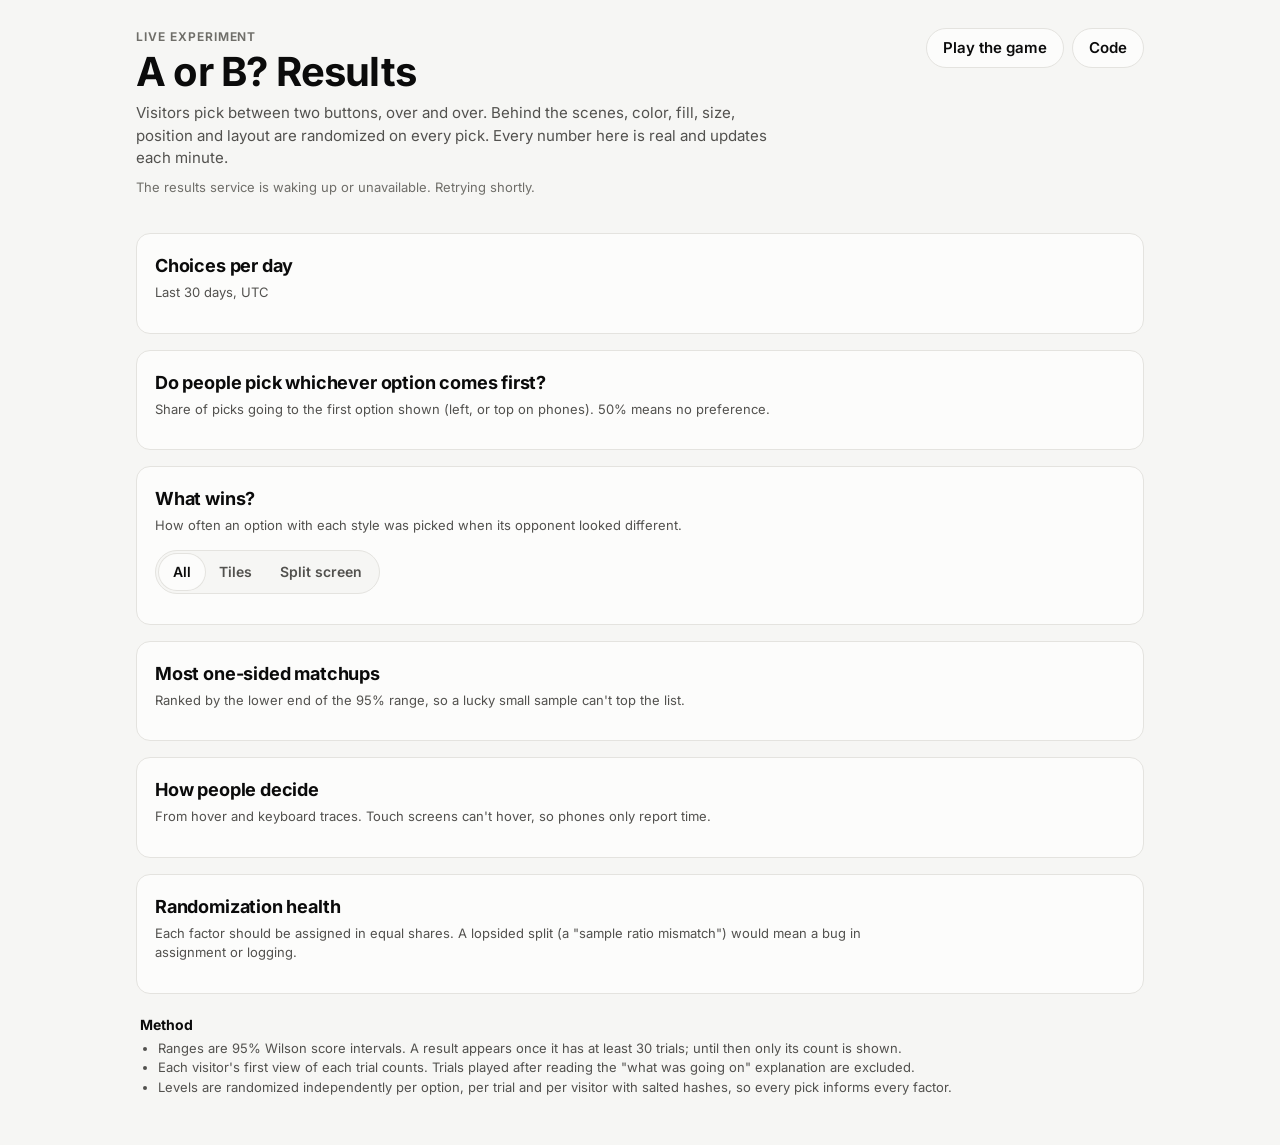
==== web/dashboard/index.html @ 464c433f "Add live results dashboard and public /stats endpoint - GET /stats: public, read-only snapshot (prog" ====
<!doctype html>
<html lang="en">
<head>
  <meta charset="utf-8">
  <meta name="viewport" content="width=device-width, initial-scale=1, viewport-fit=cover">
  <title>A or B? Live Results</title>
  <meta name="description" content="Live results from the A or B? choice experiment: what nudges people's picks.">
  <meta name="color-scheme" content="light dark">
  <link rel="preload" href="../fonts/inter-latin-wght-normal.woff2" as="font" type="font/woff2" crossorigin>
  <link rel="stylesheet" href="dashboard.css">
  <script type="module" src="dashboard.js"></script>
</head>
<body>
  <main class="dash">
    <header class="dash-head">
      <div>
        <p class="kicker">Live experiment</p>
        <h1>A or B? Results</h1>
        <p class="lede">
          Visitors pick between two buttons, over and over. Behind the scenes, color, fill, size,
          position and layout are randomized on every pick. Every number here is real and updates
          each minute.
        </p>
      </div>
      <nav class="head-links">
        <a class="pill" href="../">Play the game</a>
        <a class="pill" href="https://github.com/griffin-brown-95/nudge" target="_blank" rel="noopener">Code</a>
      </nav>
      <p class="status" id="status" aria-live="polite">Loading…</p>
    </header>

    <section aria-labelledby="h-progress">
      <h2 id="h-progress" class="visually-hidden">Progress</h2>
      <div class="kpis" id="kpis"></div>
    </section>

    <section class="card" aria-labelledby="h-daily">
      <div class="card-head">
        <h2 id="h-daily">Choices per day</h2>
        <p class="note">Last 30 days, UTC</p>
      </div>
      <div id="daily" class="daily"></div>
    </section>

    <section class="card" aria-labelledby="h-position">
      <div class="card-head">
        <h2 id="h-position">Do people pick whichever option comes first?</h2>
        <p class="note">Share of picks going to the first option shown (left, or top on phones). 50% means no preference.</p>
      </div>
      <div id="position"></div>
    </section>

    <section class="card" aria-labelledby="h-attr">
      <div class="card-head">
        <h2 id="h-attr">What wins?</h2>
        <p class="note">How often an option with each style was picked when its opponent looked different.</p>
      </div>
      <div class="filters" role="radiogroup" aria-label="Layout frame" id="frame-filter">
        <button type="button" role="radio" aria-checked="true" data-frame="">All</button>
        <button type="button" role="radio" aria-checked="false" data-frame="tiles">Tiles</button>
        <button type="button" role="radio" aria-checked="false" data-frame="split">Split screen</button>
      </div>
      <div id="attributes" class="attr-grid"></div>
    </section>

    <section class="card" aria-labelledby="h-matchups">
      <div class="card-head">
        <h2 id="h-matchups">Most one-sided matchups</h2>
        <p class="note">Ranked by the lower end of the 95% range, so a lucky small sample can't top the list.</p>
      </div>
      <div id="matchups"></div>
    </section>

    <section class="card" aria-labelledby="h-decide">
      <div class="card-head">
        <h2 id="h-decide">How people decide</h2>
        <p class="note">From hover and keyboard traces. Touch screens can't hover, so phones only report time.</p>
      </div>
      <div id="decisions"></div>
    </section>

    <section class="card" aria-labelledby="h-health">
      <div class="card-head">
        <h2 id="h-health">Randomization health</h2>
        <p class="note">Each factor should be assigned in equal shares. A lopsided split (a "sample ratio mismatch") would mean a bug in assignment or logging.</p>
      </div>
      <div id="balance" class="balance"></div>
    </section>

    <footer class="method">
      <h2>Method</h2>
      <ul>
        <li>Ranges are 95% Wilson score intervals. A result appears once it has at least <span id="min-n">30</span> trials; until then only its count is shown.</li>
        <li>Each visitor's first view of each trial counts. Trials played after reading the "what was going on" explanation are excluded.</li>
        <li>Levels are randomized independently per option, per trial and per visitor with salted hashes, so every pick informs every factor.</li>
      </ul>
    </footer>
  </main>
  <div class="tooltip" id="tooltip" role="tooltip" hidden></div>
</body>
</html>
---- web/dashboard/dashboard.css ----
@font-face {
  font-family: "Inter";
  src: url("../fonts/inter-latin-wght-normal.woff2") format("woff2");
  font-weight: 100 900;
  font-display: swap;
}

/* Roles, not raw colors. Chart colors follow the data-viz reference palette:
   one series hue (blue), a neutral reference line, and reserved status colors. */
:root {
  color-scheme: light;
  --bg: #f6f6f4;
  --surface-1: #fcfcfb;
  --text-primary: #0b0b0b;
  --text-secondary: #52514e;
  --text-muted: #6f6e69;
  --border: #e4e3df;
  --grid: #ebeae6;
  --reference: #8a8984;
  --series-1: #2a78d6;
  --series-1-soft: #b7d3f6;
  --status-good: #0ca30c;
  --status-critical: #d03b3b;
  --status-pending: #8a8984;
  --focus: #2563eb;

  /* Experiment colors, same as the game (equal OKLCH lightness and chroma). */
  --opt-l: 0.72;
  --opt-c: 0.14;

  --radius: 14px;
  --font: "Inter", system-ui, -apple-system, "Segoe UI", Roboto, sans-serif;
}

@media (prefers-color-scheme: dark) {
  :root:where(:not([data-theme="light"])) {
    color-scheme: dark;
    --bg: #121211;
    --surface-1: #1a1a19;
    --text-primary: #f0efec;
    --text-secondary: #c3c2b7;
    --text-muted: #9a998f;
    --border: #2c2c2a;
    --grid: #262624;
    --reference: #77766f;
    --series-1: #3987e5;
    --series-1-soft: #1c5cab;
    --focus: #60a5fa;
  }
}
:root[data-theme="dark"] {
  color-scheme: dark;
  --bg: #121211;
  --surface-1: #1a1a19;
  --text-primary: #f0efec;
  --text-secondary: #c3c2b7;
  --text-muted: #9a998f;
  --border: #2c2c2a;
  --grid: #262624;
  --reference: #77766f;
  --series-1: #3987e5;
  --series-1-soft: #1c5cab;
  --focus: #60a5fa;
}

* { box-sizing: border-box; }

body {
  margin: 0;
  background: var(--bg);
  color: var(--text-primary);
  font-family: var(--font);
  font-size: 15px;
  line-height: 1.5;
  -webkit-text-size-adjust: 100%;
}

.dash {
  max-width: 1040px;
  margin: 0 auto;
  padding: max(20px, env(safe-area-inset-top)) 16px 48px;
  display: grid;
  gap: 16px;
}

.visually-hidden {
  position: absolute;
  width: 1px; height: 1px;
  overflow: hidden;
  clip: rect(0 0 0 0);
  white-space: nowrap;
}

/* --- Header --- */
.dash-head {
  display: grid;
  grid-template-columns: 1fr auto;
  gap: 8px 24px;
  align-items: start;
  padding: 8px 0 4px;
}
.kicker {
  margin: 0;
  font-size: 12px;
  font-weight: 650;
  letter-spacing: 0.08em;
  text-transform: uppercase;
  color: var(--text-muted);
}
h1 {
  margin: 4px 0 8px;
  font-size: clamp(28px, 5vw, 40px);
  letter-spacing: -0.02em;
  line-height: 1.1;
}
.lede { margin: 0; max-width: 40rem; color: var(--text-secondary); }
.head-links { display: flex; gap: 8px; flex-wrap: wrap; }
.pill {
  display: inline-flex;
  align-items: center;
  min-height: 40px;
  padding: 0 16px;
  border: 1px solid var(--border);
  border-radius: 999px;
  background: var(--surface-1);
  color: var(--text-primary);
  font-weight: 600;
  text-decoration: none;
}
.pill:hover { border-color: var(--text-muted); }
.pill:focus-visible, .filters button:focus-visible, .row:focus-visible, .bar-hit:focus-visible {
  outline: 2px solid var(--focus);
  outline-offset: 2px;
}
.status { grid-column: 1 / -1; margin: 0; font-size: 13px; color: var(--text-muted); }

@media (max-width: 640px) {
  .dash-head { grid-template-columns: 1fr; }
}

/* --- KPI tiles --- */
.kpis {
  display: grid;
  grid-template-columns: repeat(2, 1fr);
  gap: 12px;
}
@media (min-width: 760px) {
  .kpis { grid-template-columns: repeat(4, 1fr); }
}
.kpi {
  background: var(--surface-1);
  border: 1px solid var(--border);
  border-radius: var(--radius);
  padding: 14px 16px;
}
.kpi-label { margin: 0; font-size: 13px; color: var(--text-secondary); }
.kpi-value {
  margin: 4px 0 0;
  font-size: 28px;
  font-weight: 700;
  letter-spacing: -0.02em;
  font-variant-numeric: tabular-nums;
}
.kpi-sub { margin: 2px 0 0; font-size: 12px; color: var(--text-muted); }

/* --- Cards --- */
.card {
  background: var(--surface-1);
  border: 1px solid var(--border);
  border-radius: var(--radius);
  padding: 18px 18px 16px;
  min-width: 0;
}
.card-head { margin-bottom: 14px; }
.card h2 { margin: 0; font-size: 18px; letter-spacing: -0.01em; }
.note { margin: 4px 0 0; font-size: 13px; color: var(--text-secondary); max-width: 46rem; }

/* --- Filters (one row, above the charts) --- */
.filters {
  display: inline-flex;
  padding: 3px;
  margin-bottom: 14px;
  border: 1px solid var(--border);
  border-radius: 999px;
  background: var(--bg);
}
.filters button {
  font: inherit;
  font-size: 14px;
  font-weight: 600;
  min-height: 36px;
  padding: 0 14px;
  border: 0;
  border-radius: 999px;
  background: transparent;
  color: var(--text-secondary);
  cursor: pointer;
}
.filters button[aria-checked="true"] {
  background: var(--surface-1);
  color: var(--text-primary);
  box-shadow: 0 0 0 1px var(--border);
}

/* --- Interval chart: label | track | value --- */
.interval { display: grid; gap: 2px; }
.interval-title {
  margin: 0 0 6px;
  font-size: 13px;
  font-weight: 650;
  color: var(--text-secondary);
}
.row {
  display: grid;
  grid-template-columns: minmax(96px, 150px) 1fr minmax(118px, auto);
  align-items: center;
  gap: 12px;
  min-height: 34px;
  padding: 2px 6px;
  border-radius: 8px;
}
.row:hover { background: var(--bg); }
.row-label {
  display: flex;
  align-items: center;
  gap: 8px;
  font-size: 14px;
  min-width: 0;
}
.row-label span { overflow: hidden; text-overflow: ellipsis; white-space: nowrap; }
.row-label.total { font-weight: 650; }
.swatch {
  flex: none;
  width: 12px;
  height: 12px;
  border-radius: 3px;
  background: oklch(var(--opt-l) var(--opt-c) var(--h));
}
.swatch.gray { background: oklch(var(--opt-l) 0 0); }
.track { position: relative; height: 22px; }
.track .ref {
  position: absolute;
  top: -4px; bottom: -4px;
  width: 0;
  border-left: 1px dashed var(--reference);
}
.track .ci {
  position: absolute;
  top: 9px;
  height: 4px;
  border-radius: 2px;
  background: var(--series-1-soft);
}
.track .dot {
  position: absolute;
  top: 5px;
  width: 12px;
  height: 12px;
  margin-left: -6px;
  border-radius: 50%;
  background: var(--series-1);
  box-shadow: 0 0 0 2px var(--surface-1);
}
.track .pending {
  position: absolute;
  inset: 4px 0;
  display: flex;
  align-items: center;
  padding-left: 8px;
  border: 1px dashed var(--border);
  border-radius: 6px;
  font-size: 12px;
  color: var(--text-muted);
}
.row-value {
  font-size: 13px;
  font-variant-numeric: tabular-nums;
  color: var(--text-secondary);
  text-align: right;
  white-space: nowrap;
}
.row-value b { color: var(--text-primary); font-weight: 650; }
.axis {
  display: grid;
  grid-template-columns: minmax(96px, 150px) 1fr minmax(118px, auto);
  gap: 12px;
  padding: 0 6px;
}
.axis .ticks { position: relative; height: 16px; }
.axis .ticks span {
  position: absolute;
  transform: translateX(-50%);
  font-size: 11px;
  color: var(--text-muted);
  font-variant-numeric: tabular-nums;
}

.attr-grid { display: grid; gap: 22px; }

/* Phones: label and value share a line, the track gets the full width below. */
@media (max-width: 560px) {
  .row {
    grid-template-columns: 1fr auto;
    grid-template-areas: "label value" "track track";
    gap: 2px 8px;
    padding: 6px 6px 8px;
  }
  .row-label { grid-area: label; }
  .row-label span { white-space: normal; }
  .row-value { grid-area: value; }
  .track { grid-area: track; }
  .axis { grid-template-columns: 1fr; }
  .axis > span { display: none; }
}

/* --- Daily bars --- */
.daily svg { display: block; width: 100%; height: 160px; overflow: visible; }
.daily .bar { fill: var(--series-1); }
.daily .bar-hit { fill: transparent; cursor: default; }
.daily .bar-hit:hover + .bar, .daily .bar-hit:focus + .bar { fill: var(--focus); }
.daily .gridline { stroke: var(--grid); stroke-width: 1; }
.daily .baseline { stroke: var(--reference); stroke-width: 1; }
.daily text { fill: var(--text-muted); font-size: 11px; font-family: var(--font); }

/* --- Tables --- */
.table-wrap { overflow-x: auto; }
table { width: 100%; border-collapse: collapse; font-size: 14px; }
th, td { padding: 9px 10px; text-align: left; border-bottom: 1px solid var(--grid); white-space: nowrap; }
th { font-size: 12px; font-weight: 650; color: var(--text-secondary); }
td.num, th.num { text-align: right; font-variant-numeric: tabular-nums; }
td.muted { color: var(--text-muted); }
tr:last-child td { border-bottom: 0; }

/* --- Balance --- */
.balance { display: grid; grid-template-columns: repeat(auto-fit, minmax(220px, 1fr)); gap: 10px; }
.factor {
  border: 1px solid var(--border);
  border-radius: 10px;
  padding: 10px 12px;
}
.factor-head { display: flex; justify-content: space-between; align-items: baseline; gap: 8px; }
.factor-name { font-weight: 650; }
.badge { display: inline-flex; align-items: center; gap: 5px; font-size: 12px; font-weight: 650; }
.badge .icon {
  display: inline-grid;
  place-items: center;
  width: 16px; height: 16px;
  border-radius: 50%;
  color: #fff;
  font-size: 11px;
  line-height: 1;
}
.badge.good .icon { background: var(--status-good); }
.badge.bad .icon { background: var(--status-critical); }
.badge.pending .icon { background: var(--status-pending); }
.factor-levels { margin: 6px 0 0; font-size: 12px; color: var(--text-secondary); font-variant-numeric: tabular-nums; }

/* --- Method --- */
.method { padding: 4px 4px 0; color: var(--text-secondary); font-size: 13px; }
.method h2 { font-size: 14px; color: var(--text-primary); margin: 0 0 4px; }
.method ul { margin: 0; padding-left: 18px; }

/* --- Tooltip --- */
.tooltip {
  position: fixed;
  z-index: 10;
  max-width: 260px;
  padding: 8px 10px;
  border-radius: 8px;
  background: var(--text-primary);
  color: var(--surface-1);
  font-size: 12px;
  line-height: 1.45;
  pointer-events: none;
  box-shadow: 0 6px 20px rgb(0 0 0 / 0.18);
}
.tooltip b { font-weight: 650; }

@media (prefers-reduced-motion: no-preference) {
  .track .dot, .track .ci { transition: left 0.3s ease, width 0.3s ease; }
}
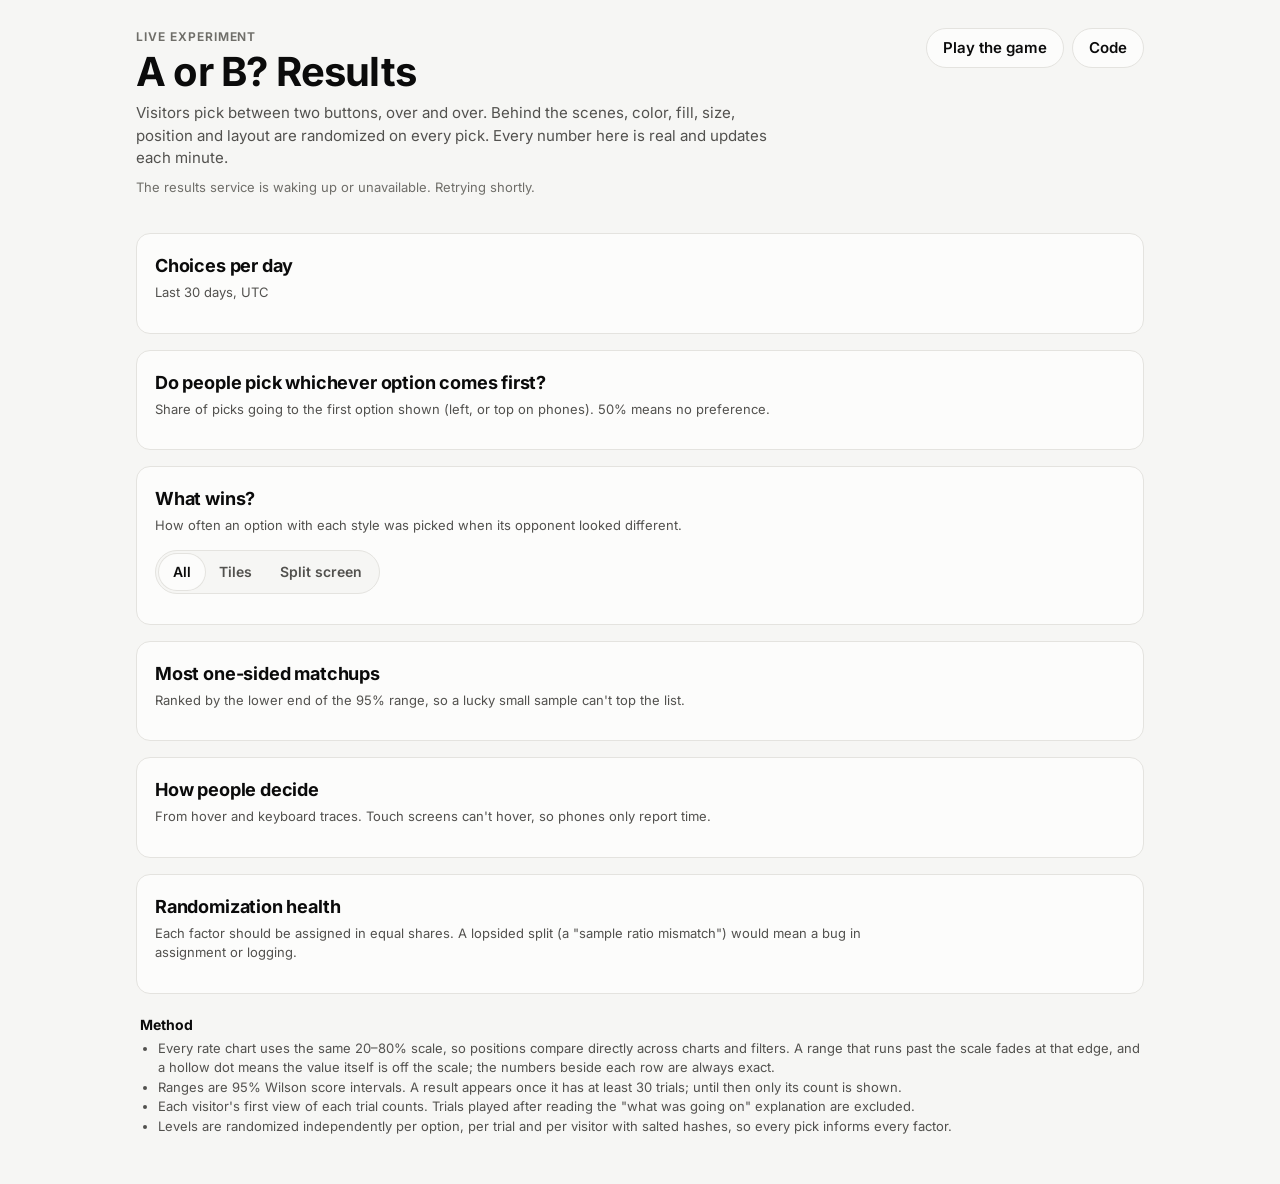
==== commit 599663da: "Dashboard: unstretched daily chart, one fixed scale for all rate charts - Choices per day is drawn a" ====
--- a/web/dashboard/index.html
+++ b/web/dashboard/index.html
@@ -7,8 +7,8 @@
   <meta name="description" content="Live results from the A or B? choice experiment: what nudges people's picks.">
   <meta name="color-scheme" content="light dark">
   <link rel="preload" href="../fonts/inter-latin-wght-normal.woff2" as="font" type="font/woff2" crossorigin>
-  <link rel="stylesheet" href="dashboard.css">
-  <script type="module" src="dashboard.js"></script>
+  <link rel="stylesheet" href="dashboard.css?v=__BUILD__">
+  <script type="module" src="dashboard.js?v=__BUILD__"></script>
 </head>
 <body>
   <main class="dash">
@@ -90,6 +90,7 @@
     <footer class="method">
       <h2>Method</h2>
       <ul>
+        <li>Every rate chart uses the same 20–80% scale, so positions compare directly across charts and filters. A range that runs past the scale fades at that edge, and a hollow dot means the value itself is off the scale; the numbers beside each row are always exact.</li>
         <li>Ranges are 95% Wilson score intervals. A result appears once it has at least <span id="min-n">30</span> trials; until then only its count is shown.</li>
         <li>Each visitor's first view of each trial counts. Trials played after reading the "what was going on" explanation are excluded.</li>
         <li>Levels are randomized independently per option, per trial and per visitor with salted hashes, so every pick informs every factor.</li>
--- a/web/dashboard/dashboard.css
+++ b/web/dashboard/dashboard.css
@@ -251,6 +251,13 @@
   border-radius: 2px;
   background: var(--series-1-soft);
 }
+/* A range clipped by the fixed 20–80% scale fades out at the edge it runs past. */
+.track .ci.clip-lo { border-top-left-radius: 0; border-bottom-left-radius: 0;
+  background: linear-gradient(to right, transparent, var(--series-1-soft) 14px); }
+.track .ci.clip-hi { border-top-right-radius: 0; border-bottom-right-radius: 0;
+  background: linear-gradient(to left, transparent, var(--series-1-soft) 14px); }
+.track .ci.clip-lo.clip-hi { background: var(--series-1-soft); }
+.track .dot.off-scale { background: var(--surface-1); box-shadow: 0 0 0 2px var(--series-1); }
 .track .dot {
   position: absolute;
   top: 5px;
